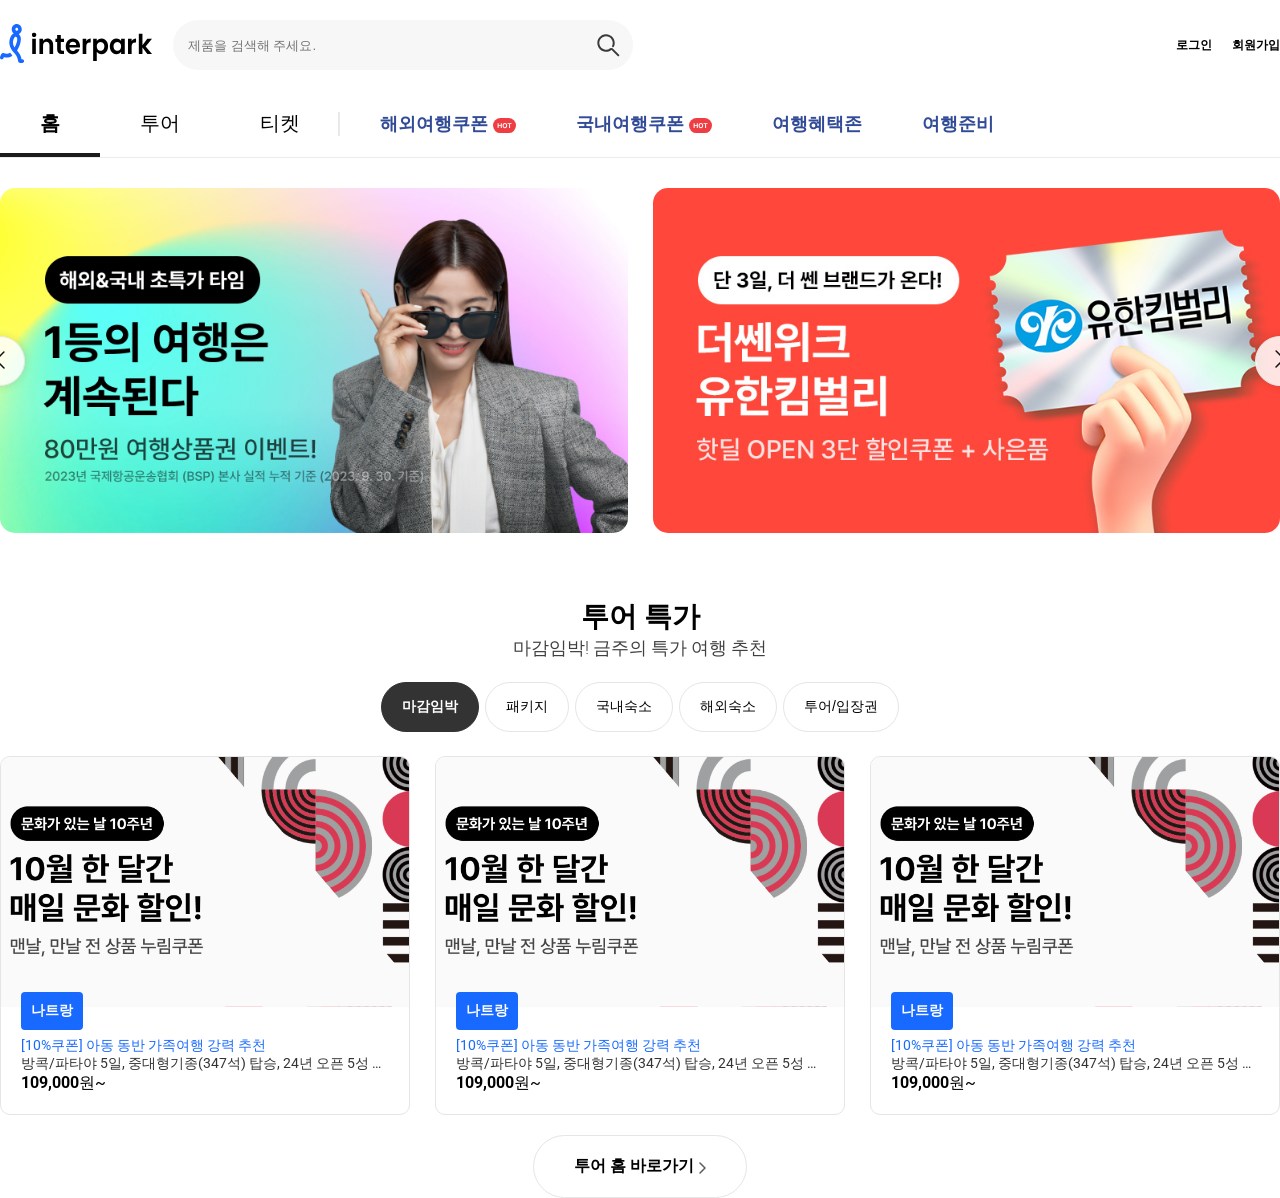
==== public/index.html @ 1476110a "투어작업완료" ====
<!DOCTYPE html>
<html lang="ko">
  <head>
    <meta charset="UTF-8" />
    <meta name="viewport" content="width=device-width, initial-scale=1.0" />
    <title>나의 til</title>
    <link rel="stylesheet" href="css/common.css" />
    <link rel="stylesheet" href="css/header.css" />
    <link rel="stylesheet" href="css/banner.css" />
    <link rel="stylesheet" href="css/tour.css" />
  </head>

  <body>
    <!-- 전체 레이아웃  -->
    <div class="wrap">
      <!-- 상단 -->
      <header class="header">
        <div class="layout">
          <!-- 상단의 위 -->
          <div class="header_top">
            <div class="header_top_left">
              <!-- 로고 -->
              <div class="logo">
                <a href="http://www.interpark.com" target="_blank">
                  <img src="images/logo.svg" alt="로고" title="인터파크" />
                </a>
              </div>
              <!-- 제품검색 -->
              <div class="search">
                <!-- 제품 검색 API 연동 -->
                <form class="search_form">
                  <input
                    class="search_form_word"
                    type="text"
                    placeholder="제품을 검색해 주세요."
                  />
                  <input
                    class="search_form_button"
                    type="submit"
                    value="검색"
                  />
                </form>
              </div>
            </div>
            <div class="header_top_right">
              <ul class="member">
                <li><a href="#">로그인</a></li>
                <li><a href="#">회원가입</a></li>
              </ul>
            </div>
          </div>
          <!-- 상단의 아래 -->
          <div class="header_bottom">
            <div class="header_bottom_nav">
              <ul class="nav">
                <li><a href="#" class="focus">홈</a></li>
                <li><a href="#">투어</a></li>
                <li><a href="#">티켓</a></li>
              </ul>
            </div>
            <div class="header_bottom_eventmenu">
              <ul class="cupon">
                <li>
                  <a href="#">
                    해외여행쿠폰
                    <img
                      src="images/badge_hot.svg"
                      alt="해외여행쿠폰"
                      title="해외여행쿠폰"
                    />
                  </a>
                </li>
                <li>
                  <a href="#">
                    국내여행쿠폰
                    <img
                      src="images/badge_hot.svg"
                      alt="국내여행쿠폰"
                      title="국내여행쿠폰"
                    />
                  </a>
                </li>
                <li><a href="#">여행혜택존</a></li>
                <li><a href="#">여행준비</a></li>
              </ul>
            </div>
          </div>
        </div>
      </header>
      <!-- 메인 -->
      <main>
        <div class="layout">
          <!-- Banner -->
          <div class="banner">
            <div class="banner_slide">
              <div class="banner_list">
                <a href="#">
                  <img src="images/v1.png" alt="banner" title="배너" />
                </a>
              </div>
              <div class="banner_list">
                <a href="#">
                  <img src="images/v2.jpg" alt="banner2" title="배너2" />
                </a>
              </div>
            </div>

            <button class="slide_bt banner_left">
              <img src="images/slider_arrow.svg" alt="left" title="left" />
            </button>

            <button class="slide_bt banner_right">
              <img src="images/slider_arrow.svg" alt="right" title="right" />
            </button>
          </div>
          <!-- Tour -->
          <div class="tour">
            <div class="section_top">
              <h2 class="section_title">투어 특가</h2>
              <span class="section_desc">마감임박! 금주의 특가 여행 추천</span>
            </div>
            <div class="section_list">
              <!--Start 목록영역 -->
              <div class="section_category">
                <ul class="section_category_bts">
                  <li><button class="cate_focus">마감임박</button></li>
                  <li><button>패키지</button></li>
                  <li><button>국내숙소</button></li>
                  <li><button>해외숙소</button></li>
                  <li><button>투어/입장권</button></li>
                </ul>
              </div>
              <div class="section_slide">
                <!--Start 추후 JSON 데이터 연동으로 변경 예정 -->
                <div class="item">
                  <a href="#">
                    <div class="item_image">
                      <img src="images/v3.jpg" alt="나트랑" title="나트랑" />
                    </div>

                    <span class="item_name">나트랑</span>

                    <div class="item_text">
                      <span class="item_cupon">
                        [10%쿠폰] 아동 동반 가족여행 강력 추천
                      </span>
                      <p class="item_desc">
                        방콕/파타야 5일, 중대형기종(347석) 탑승, 24년 오픈 5성
                        윈덤 좀티엔 파타야,마사지 2시간,핵심일정 포함
                      </p>
                      <span class="item_price"><b>109,000</b>원~</span>
                    </div>
                  </a>
                </div>
                <div class="item">
                  <a href="#">
                    <div class="item_image">
                      <img src="images/v3.jpg" alt="나트랑" title="나트랑" />
                    </div>

                    <span class="item_name">나트랑</span>

                    <div class="item_text">
                      <span class="item_cupon">
                        [10%쿠폰] 아동 동반 가족여행 강력 추천
                      </span>
                      <p class="item_desc">
                        방콕/파타야 5일, 중대형기종(347석) 탑승, 24년 오픈 5성
                        윈덤 좀티엔 파타야,마사지 2시간,핵심일정 포함
                      </p>
                      <span class="item_price"><b>109,000</b>원~</span>
                    </div>
                  </a>
                </div>
                <div class="item">
                  <a href="#">
                    <div class="item_image">
                      <img src="images/v3.jpg" alt="나트랑" title="나트랑" />
                    </div>

                    <span class="item_name">나트랑</span>

                    <div class="item_text">
                      <span class="item_cupon">
                        [10%쿠폰] 아동 동반 가족여행 강력 추천
                      </span>
                      <p class="item_desc">
                        방콕/파타야 5일, 중대형기종(347석) 탑승, 24년 오픈 5성
                        윈덤 좀티엔 파타야,마사지 2시간,핵심일정 포함
                      </p>
                      <span class="item_price"><b>109,000</b>원~</span>
                    </div>
                  </a>
                </div>

                <!--End 추후 JSON 데이터 연동으로 변경 예정 -->
              </div>
              <!--End 목록영역 -->
            </div>
            <div class="section_bts">
              <a href="#">
                투어 홈 바로가기
                <img
                  src="images/icon_linkArrow.svg"
                  alt="투어 홈 바로가기"
                  title="투어 홈 바로가기"
                />
              </a>
            </div>
          </div>
          <!-- Trip -->
          <div></div>
          <!-- Ticket -->
          <div></div>
          <!-- Live -->
          <div></div>
        </div>
      </main>
      <!-- 하단 -->
      <footer>
        <div></div>
      </footer>
    </div>
  </body>
</html>
---- public/css/common.css ----
@charset "utf-8";
@import url("https://fonts.googleapis.com/css2?family=Noto+Sans:ital,wght@0,100..900;1,100..900&family=Roboto:ital,wght@0,100..900;1,100..900&display=swap");
* {
  margin: 0;
  padding: 0;
  box-sizing: border-box;
  outline-style: none;
}

/* 태그 선택 : 추천하는 각 태그별 기본값 */
a {
  text-decoration: none;
  /* 디자인 보고 수정 */
  color: #000000;
}
ul {
  list-style: none;
}
html {
  width: 100%;
  /* 디자인 보고 수정 */
  font-size: 12px;
}

body {
  width: 100%;
  font-size: 1rem;
  /* 디자인 보고 수정 */
  color: #000000;
  /* 글꼴이 필요로 함. */
  font-family: "Segoe UI", Roboto, Arial, "Noto Sans", sans-serif;
  letter-spacing: 0px;
  word-spacing: 0px;
}
.wrap {
  width: 100%;
}
.layout {
  max-width: 1280px;
  width: 100%;
  margin: 0 auto;
  /* margin-top: 0;
  margin-bottom: 0;
  margin-left: auto;
  margin-right: auto; */
}
---- public/css/header.css ----
.header {
  width: 100%;
  background-color: #ffffff;
  border-bottom: 1px solid #ebebeb;
}

.header_top {
  width: 100%;
  display: flex;
  justify-content: space-between;
  align-items: center;

  /* margin-top: 20px; 
  margin-bottom: 20px; */
  margin: 20px 0;
}

.header_top_left {
  display: flex;
  align-items: center;
  gap: 20px;
}

.logo > a > img {
  width: 153px;
  height: auto;
}

.search {
}
.search_form {
  display: flex;
  align-items: center;
  width: 460px;
}

.search_form_word {
  width: calc(100% - 50px);
  height: 50px;
  background-color: #f7f7f8;
  border: none;
  border-radius: 25px 0px 0px 25px;
  padding-left: 15px;
}
.search_form_button {
  width: 50px;
  height: 50px;
  background-color: #f7f7f8;
  border: none;
  border-radius: 0px 25px 25px 0px;
  font-size: 0;
  cursor: pointer;

  /* background-color: red;
  background-image: url("../images/btn_search.svg");
  background-repeat: no-repeat;
  background-position: center;
  background-size: 18px; */

  background: #f7f7f8 url("../images/btn_search.svg") no-repeat center;
  background-size: 50%;
}

.header_top_right {
}
.member {
  display: flex;
  gap: 20px;
}
.member > li > a {
  font-size: 12px;
  font-weight: 700;
  color: #000000;
  line-height: 16px;
}

.header_bottom {
  width: 100%;
  display: flex;
  align-items: center;
}

.header_bottom_nav {
}
.nav {
  position: relative;
  display: flex;
  gap: 0px;
}

.nav::after {
  content: "";
  display: block;
  position: absolute;
  right: 0;
  /* top: calc(100% - 50% - 24px / 2); */
  top: calc(100% - 50%);
  transform: translateY(-50%);

  width: 2px;
  height: 24px;
  background-color: #e9e9e9;
}

.nav li a {
  position: relative;
  display: block;
  font-size: 20px;
  font-weight: 400;
  padding: 20px 40px;
}

.nav li a:hover {
  font-weight: 700;
}

.nav li a.focus {
  font-weight: 700 !important;
}

.nav li a.focus::after {
  content: "";

  position: absolute;
  left: 0;
  bottom: 0;

  display: block;
  width: 100%;
  height: 4px;
  background-color: #1c1c1c;
}

.header_bottom_eventmenu {
}
.cupon {
  display: flex;
  align-items: center;
  gap: 20px;
  margin-left: 20px;
}
.cupon > li > a {
  display: flex;
  align-items: center;
  gap: 5px;

  font-size: 18px;
  font-weight: 600;
  color: #324b97;
  padding: 0 20px;
}

.cupon > li > a > img {
  transform: translateY(10%);
}
---- public/css/banner.css ----
.banner {
  margin-top: 30px;
  position: relative;
}
.banner_slide {
  display: flex;
  gap: 25px;
}

.banner_list {
  border-radius: 15px;
  overflow: hidden;
}
/* 이미지가 영역에 가득 채워지고 비율이 유지되도록 처리 */
.banner_list img {
  width: 100%;
  height: 100%;
  /* 비율을 유지하면서 영역에 이미지 가득 채우기 */
  object-fit: cover;
  display: block;
}
.slide_bt {
  position: absolute;
  top: 50%;
  width: 50px;
  height: 50px;
  border-radius: 50px;
  cursor: pointer;
  border: 1px solid #e6e6e6;
  background-color: rgba(255, 255, 255, 0.85);
  box-shadow: 0 0 0.8rem rgba(0, 0, 0, 0.13);
}
.banner_left {
  left: 0;
  transform: translateX(-50%) translateY(-50%) rotateY(180deg);
}
.banner_right {
  right: 0;
  transform: translateX(50%) translateY(-50%);
}
---- public/css/tour.css ----
.tour {
  margin-top: 65px;
}

.section_top {
  padding-bottom: 22px;
}
.section_title {
  text-align: center;
  font-size: 28px;
  font-weight: 700;
}
.section_desc {
  display: block;
  text-align: center;
  font-size: 18px;
  font-weight: 300;
  color: rgba(0, 0, 0, 0.75);
}
.section_list {
}
.section_category {
  display: flex;
  justify-content: center;
  padding-bottom: 24px;
}
.section_category_bts {
  display: flex;
  gap: 6px;
}
.section_category_bts > li {
}
.section_category_bts > li > button {
  border: 1px solid #e5e5e5;
  background-color: #ffffff;
  padding: 15px 20px;
  border-radius: 52px;
  cursor: pointer;

  font-size: 14px;
  font-weight: 400;
}
.section_category_bts > li > button.cate_focus {
  border: 1px solid #333333;
  color: #fff;
  background-color: #333333;
  font-weight: 700;
}

.section_slide {
  display: flex;
  gap: 25px;
  margin-bottom: 20px;
}
.item {
  position: relative;
  overflow: hidden;
  border: 1px solid #e5e5e5;
  border-radius: 10px;
}

.item > a {
}
.item_image {
  width: 100%;
  height: 250px;
  overflow: hidden;
  margin-bottom: 25px;
}

.item_image > img {
  width: 100%;
  /* 비율을 유지하면서 영역에 이미지 가득 채우기 */
  height: 100%;
  object-fit: cover;
  display: block;
}
.item_name {
  position: absolute;
  left: 20px;
  top: 235px;

  background-color: #1769ff;
  color: #fff;
  font-size: 14px;
  font-weight: 600;

  border-radius: 4px;
  padding: 10px;
}

.item_text {
  padding: 20px;
  padding-top: 5px;
}

.item_cupon {
  display: block;
  font-size: 14px;
  font-weight: 400;
  color: #1769ff;
  /* 줄내림 방지 */
  white-space: nowrap;
  /* 말줄임 처리 */
  overflow: hidden;
  text-overflow: ellipsis;
}
.item_desc {
  display: block;
  font-size: 14px;
  font-weight: 400;
  color: #333;
  /* 줄내림 방지 */
  white-space: nowrap;
  /* 말줄임 처리 */
  overflow: hidden;
  text-overflow: ellipsis;
}
.item_price {
  font-size: 16px;
  font-weight: 400;
}
.item_price > b {
  font-size: 16px;
  font-weight: 700;
}
.section_bts {
  display: flex;
  justify-content: center;
}
.section_bts > a {
  border: 1px solid #e5e5e5;
  padding: 20px 40px;
  border-radius: 40px;

  background-color: #fff;
  font-size: 16px;
  font-weight: 700;
  display: flex;
  align-items: center;
  gap: 5px;
}
.section_bts > a > img {
  transform: translateY(1px);
}
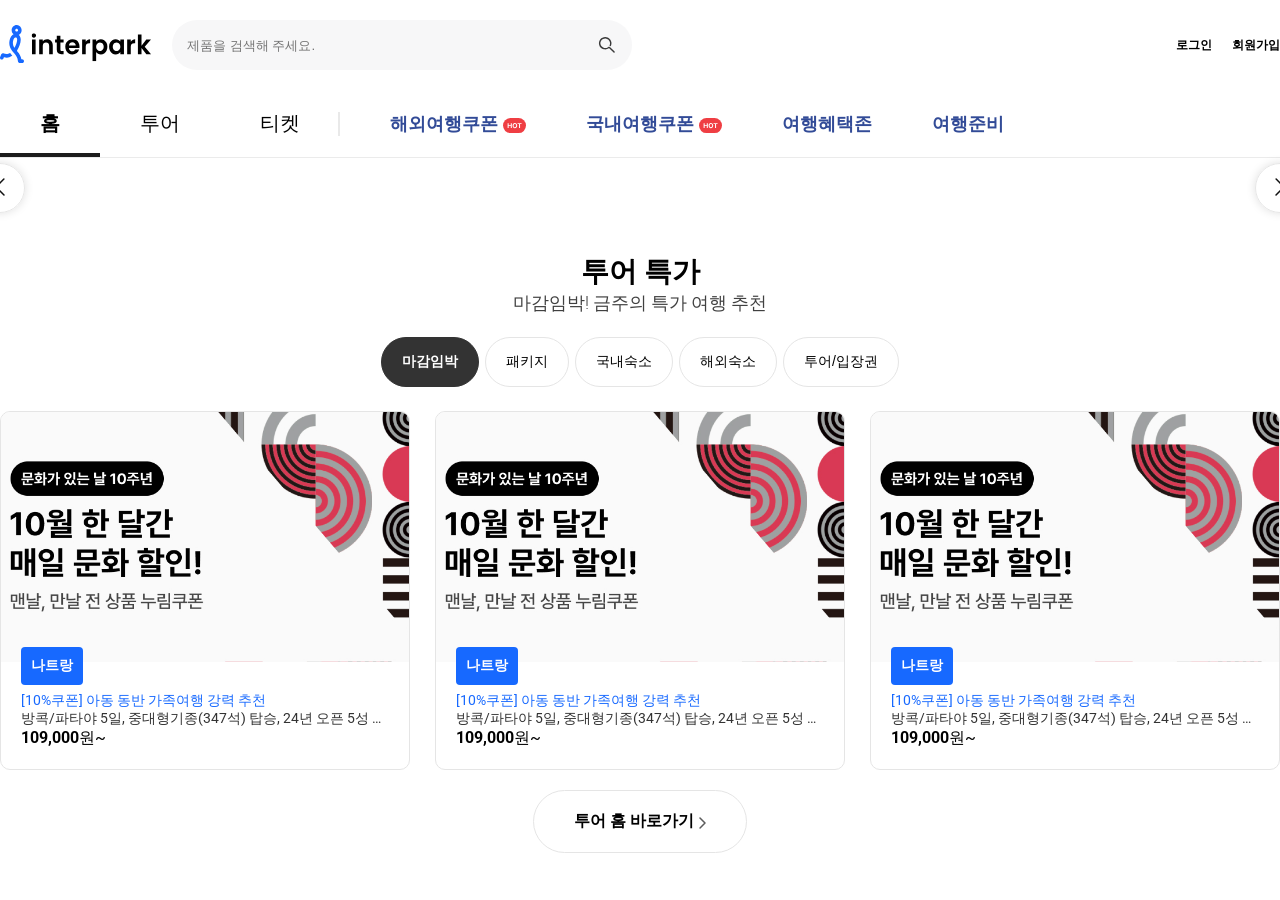
==== commit 7e2de2ca: "20250520" ====
--- a/public/index.html
+++ b/public/index.html
@@ -4,10 +4,22 @@
     <meta charset="UTF-8" />
     <meta name="viewport" content="width=device-width, initial-scale=1.0" />
     <title>나의 til</title>
+    <!-- 외부라이브러리 -->
+    <link
+      rel="stylesheet"
+      href="https://cdn.jsdelivr.net/npm/swiper@11/swiper-bundle.min.css"
+    />
+    <script src="https://cdn.jsdelivr.net/npm/swiper@11/swiper-bundle.min.js"></script>
+
     <link rel="stylesheet" href="css/common.css" />
     <link rel="stylesheet" href="css/header.css" />
     <link rel="stylesheet" href="css/banner.css" />
     <link rel="stylesheet" href="css/tour.css" />
+
+    <!-- js 초기 코드  -->
+    <script src="js/index.js"></script>
+    <script src="js/header.js"></script>
+    <script src="js/banner.js"></script>
   </head>
 
   <body>
@@ -92,17 +104,12 @@
         <div class="layout">
           <!-- Banner -->
           <div class="banner">
-            <div class="banner_slide">
-              <div class="banner_list">
-                <a href="#">
-                  <img src="images/v1.png" alt="banner" title="배너" />
-                </a>
-              </div>
-              <div class="banner_list">
-                <a href="#">
-                  <img src="images/v2.jpg" alt="banner2" title="배너2" />
-                </a>
-              </div>
+            <!-- 절대로 swiper 단어 고치지 않는다 -->
+            <div class="swiper sw_banner">
+              <div class="swiper-wrapper">
+                <!-- API 연동 -->
+              </div>
+              <div class="swiper-pagination"></div>
             </div>
 
             <button class="slide_bt banner_left">
--- a/public/css/header.css
+++ b/public/css/header.css
@@ -1,18 +1,31 @@
 .header {
+  position: relative;
   width: 100%;
   background-color: #ffffff;
   border-bottom: 1px solid #ebebeb;
 }
+.header_down {
+  position: fixed;
+  left: 0;
+  top: 0;
+  width: 100%;
+  z-index: 100;
+}
 
 .header_top {
+  /* 좌표 기준을 세워주자 */
+  position: relative;
   width: 100%;
   display: flex;
   justify-content: space-between;
   align-items: center;
 
-  /* margin-top: 20px; 
-  margin-bottom: 20px; */
+  /* margin-top: 30px; */
+  /* margin-bottom: 30px; */
   margin: 20px 0;
+}
+.header_top_down {
+  margin: 0px;
 }
 
 .header_top_left {
@@ -22,12 +35,18 @@
 }
 
 .logo > a > img {
-  width: 153px;
+  width: 152px;
   height: auto;
 }
 
 .search {
 }
+.search_down {
+  position: absolute;
+  left: 350px;
+  top: 10px;
+}
+
 .search_form {
   display: flex;
   align-items: center;
@@ -58,15 +77,22 @@
   background-size: 18px; */
 
   background: #f7f7f8 url("../images/btn_search.svg") no-repeat center;
-  background-size: 50%;
+  background-size: 18px;
 }
 
 .header_top_right {
+  position: relative;
 }
 .member {
   display: flex;
   gap: 20px;
 }
+.member_down {
+  position: absolute;
+  right: 0;
+  top: 30px;
+}
+
 .member > li > a {
   font-size: 12px;
   font-weight: 700;
@@ -79,7 +105,6 @@
   display: flex;
   align-items: center;
 }
-
 .header_bottom_nav {
 }
 .nav {
@@ -87,14 +112,13 @@
   display: flex;
   gap: 0px;
 }
-
 .nav::after {
   content: "";
   display: block;
   position: absolute;
   right: 0;
   /* top: calc(100% - 50% - 24px / 2); */
-  top: calc(100% - 50%);
+  top: 50%;
   transform: translateY(-50%);
 
   width: 2px;
@@ -104,14 +128,11 @@
 
 .nav li a {
   position: relative;
+
   display: block;
   font-size: 20px;
   font-weight: 400;
   padding: 20px 40px;
-}
-
-.nav li a:hover {
-  font-weight: 700;
 }
 
 .nav li a.focus {
@@ -137,7 +158,7 @@
   display: flex;
   align-items: center;
   gap: 20px;
-  margin-left: 20px;
+  margin-left: 30px;
 }
 .cupon > li > a {
   display: flex;
@@ -149,7 +170,6 @@
   color: #324b97;
   padding: 0 20px;
 }
-
 .cupon > li > a > img {
   transform: translateY(10%);
 }
--- a/public/css/banner.css
+++ b/public/css/banner.css
@@ -6,7 +6,9 @@
   display: flex;
   gap: 25px;
 }
-
+.sw_banner {
+  border-radius: 15px;
+}
 .banner_list {
   border-radius: 15px;
   overflow: hidden;
@@ -29,6 +31,7 @@
   border: 1px solid #e6e6e6;
   background-color: rgba(255, 255, 255, 0.85);
   box-shadow: 0 0 0.8rem rgba(0, 0, 0, 0.13);
+  z-index: 100;
 }
 .banner_left {
   left: 0;
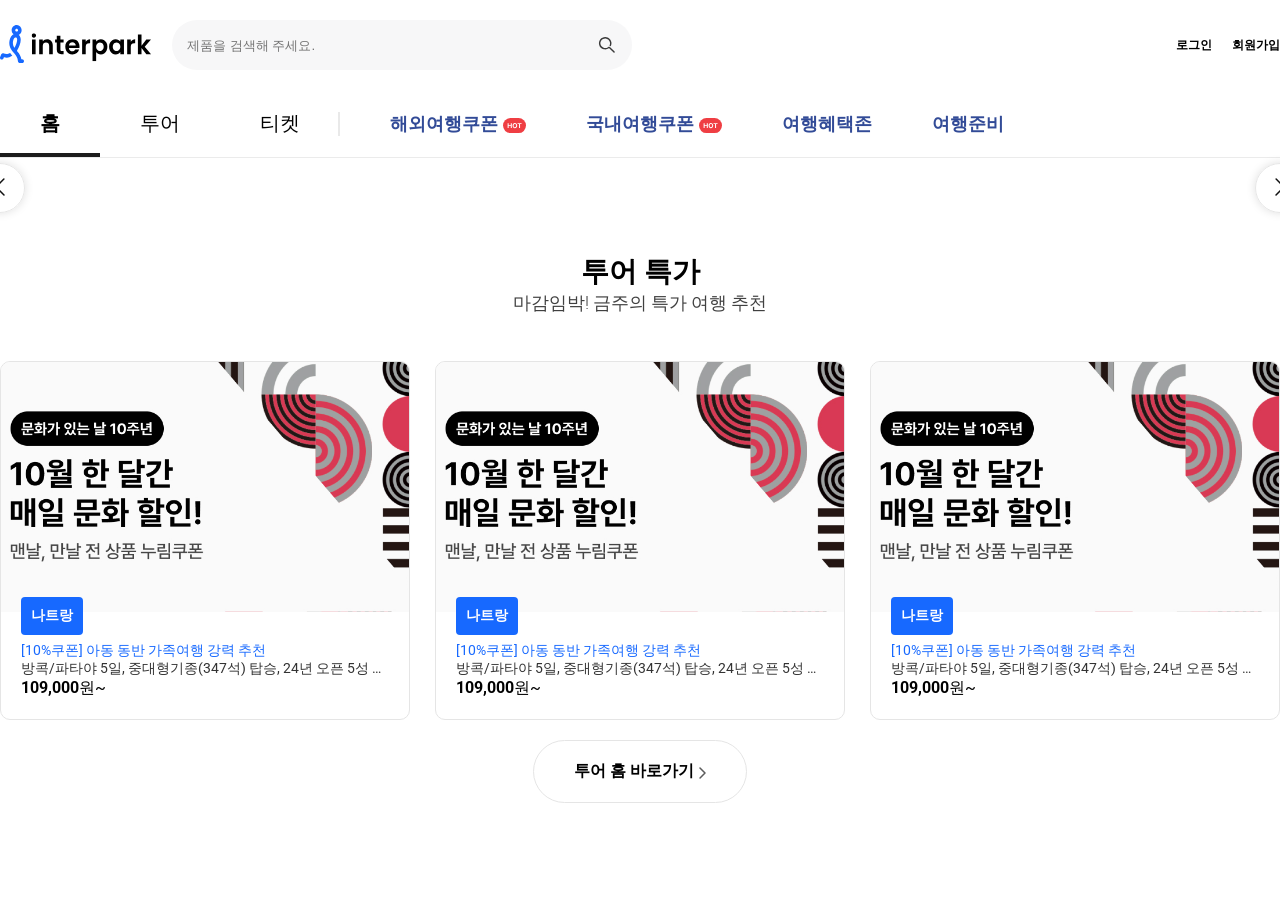
==== commit 2ad78bd4: "20250521" ====
--- a/public/index.html
+++ b/public/index.html
@@ -20,6 +20,7 @@
     <script src="js/index.js"></script>
     <script src="js/header.js"></script>
     <script src="js/banner.js"></script>
+    <script src="js/tour.js"></script>
   </head>
 
   <body>
@@ -130,11 +131,7 @@
               <!--Start 목록영역 -->
               <div class="section_category">
                 <ul class="section_category_bts">
-                  <li><button class="cate_focus">마감임박</button></li>
-                  <li><button>패키지</button></li>
-                  <li><button>국내숙소</button></li>
-                  <li><button>해외숙소</button></li>
-                  <li><button>투어/입장권</button></li>
+                  <!-- API 연동 -->
                 </ul>
               </div>
               <div class="section_slide">
--- a/public/css/tour.css
+++ b/public/css/tour.css
@@ -36,9 +36,10 @@
   padding: 15px 20px;
   border-radius: 52px;
   cursor: pointer;
-
   font-size: 14px;
   font-weight: 400;
+
+  transition: all 0.4s;
 }
 .section_category_bts > li > button.cate_focus {
   border: 1px solid #333333;
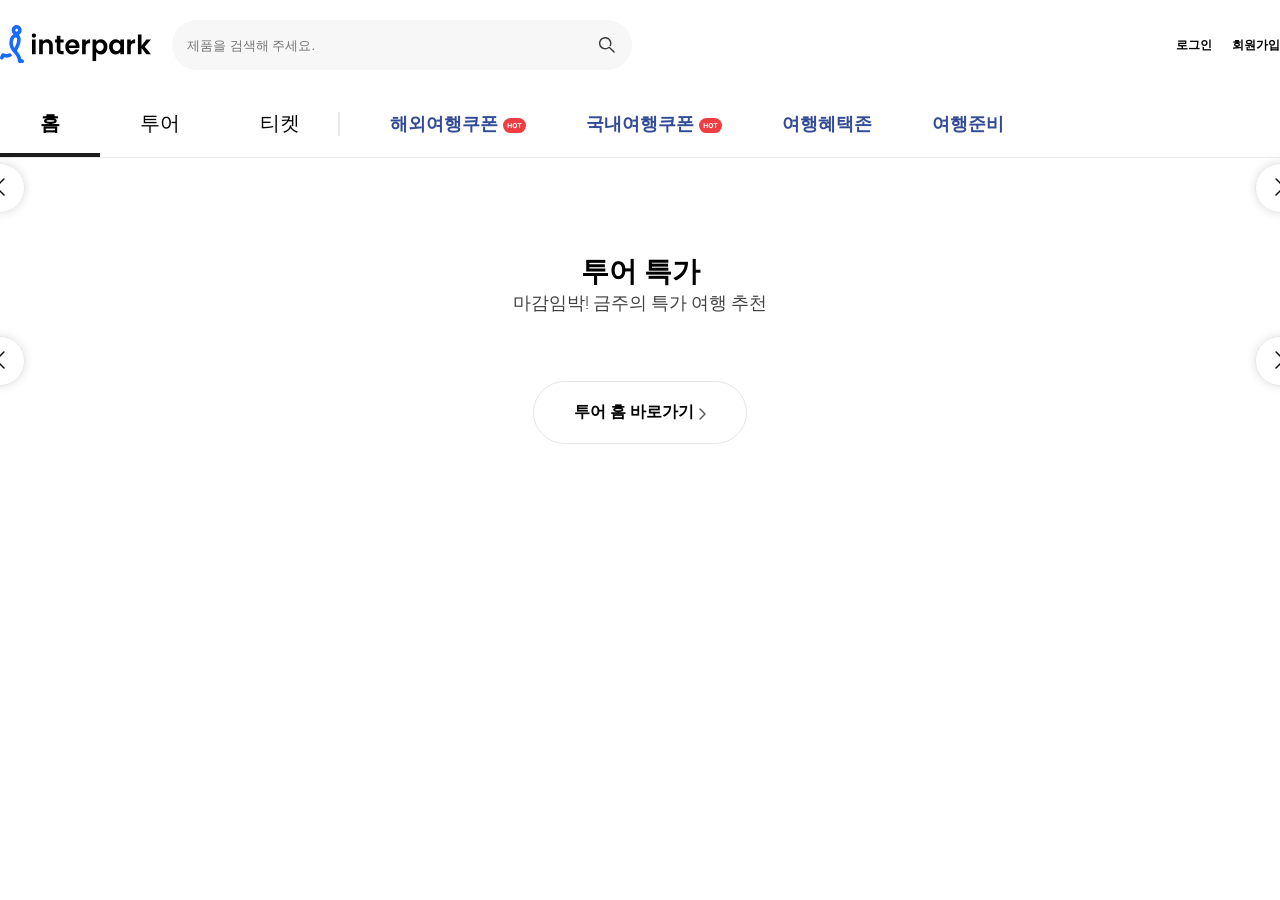
==== commit e34c4c4f: "js 기초" ====
--- a/public/index.html
+++ b/public/index.html
@@ -134,71 +134,28 @@
                   <!-- API 연동 -->
                 </ul>
               </div>
+
               <div class="section_slide">
-                <!--Start 추후 JSON 데이터 연동으로 변경 예정 -->
-                <div class="item">
-                  <a href="#">
-                    <div class="item_image">
-                      <img src="images/v3.jpg" alt="나트랑" title="나트랑" />
-                    </div>
-
-                    <span class="item_name">나트랑</span>
-
-                    <div class="item_text">
-                      <span class="item_cupon">
-                        [10%쿠폰] 아동 동반 가족여행 강력 추천
-                      </span>
-                      <p class="item_desc">
-                        방콕/파타야 5일, 중대형기종(347석) 탑승, 24년 오픈 5성
-                        윈덤 좀티엔 파타야,마사지 2시간,핵심일정 포함
-                      </p>
-                      <span class="item_price"><b>109,000</b>원~</span>
-                    </div>
-                  </a>
-                </div>
-                <div class="item">
-                  <a href="#">
-                    <div class="item_image">
-                      <img src="images/v3.jpg" alt="나트랑" title="나트랑" />
-                    </div>
-
-                    <span class="item_name">나트랑</span>
-
-                    <div class="item_text">
-                      <span class="item_cupon">
-                        [10%쿠폰] 아동 동반 가족여행 강력 추천
-                      </span>
-                      <p class="item_desc">
-                        방콕/파타야 5일, 중대형기종(347석) 탑승, 24년 오픈 5성
-                        윈덤 좀티엔 파타야,마사지 2시간,핵심일정 포함
-                      </p>
-                      <span class="item_price"><b>109,000</b>원~</span>
-                    </div>
-                  </a>
-                </div>
-                <div class="item">
-                  <a href="#">
-                    <div class="item_image">
-                      <img src="images/v3.jpg" alt="나트랑" title="나트랑" />
-                    </div>
-
-                    <span class="item_name">나트랑</span>
-
-                    <div class="item_text">
-                      <span class="item_cupon">
-                        [10%쿠폰] 아동 동반 가족여행 강력 추천
-                      </span>
-                      <p class="item_desc">
-                        방콕/파타야 5일, 중대형기종(347석) 탑승, 24년 오픈 5성
-                        윈덤 좀티엔 파타야,마사지 2시간,핵심일정 포함
-                      </p>
-                      <span class="item_price"><b>109,000</b>원~</span>
-                    </div>
-                  </a>
+                <!-- Swipe 투어 영역 -->
+                <div class="swiper sw_tour">
+                  <div class="swiper-wrapper">
+                    <!-- API 연동 -->
+                  </div>
                 </div>
 
-                <!--End 추후 JSON 데이터 연동으로 변경 예정 -->
+                <button class="slide_bt tour_prev banner_left">
+                  <img src="images/slider_arrow.svg" alt="left" title="left" />
+                </button>
+
+                <button class="slide_bt tour_next banner_right">
+                  <img
+                    src="images/slider_arrow.svg"
+                    alt="right"
+                    title="right"
+                  />
+                </button>
               </div>
+
               <!--End 목록영역 -->
             </div>
             <div class="section_bts">
--- a/public/css/tour.css
+++ b/public/css/tour.css
@@ -1,4 +1,5 @@
 .tour {
+  position: relative;
   margin-top: 65px;
 }
 
@@ -18,6 +19,7 @@
   color: rgba(0, 0, 0, 0.75);
 }
 .section_list {
+  position: relative;
 }
 .section_category {
   display: flex;
@@ -49,6 +51,7 @@
 }
 
 .section_slide {
+  position: relative;
   display: flex;
   gap: 25px;
   margin-bottom: 20px;
@@ -144,3 +147,8 @@
 .section_bts > a > img {
   transform: translateY(1px);
 }
+
+/* swiper 버튼 비활성시 표현 */
+.swiper-button-disabled {
+  display: none !important;
+}
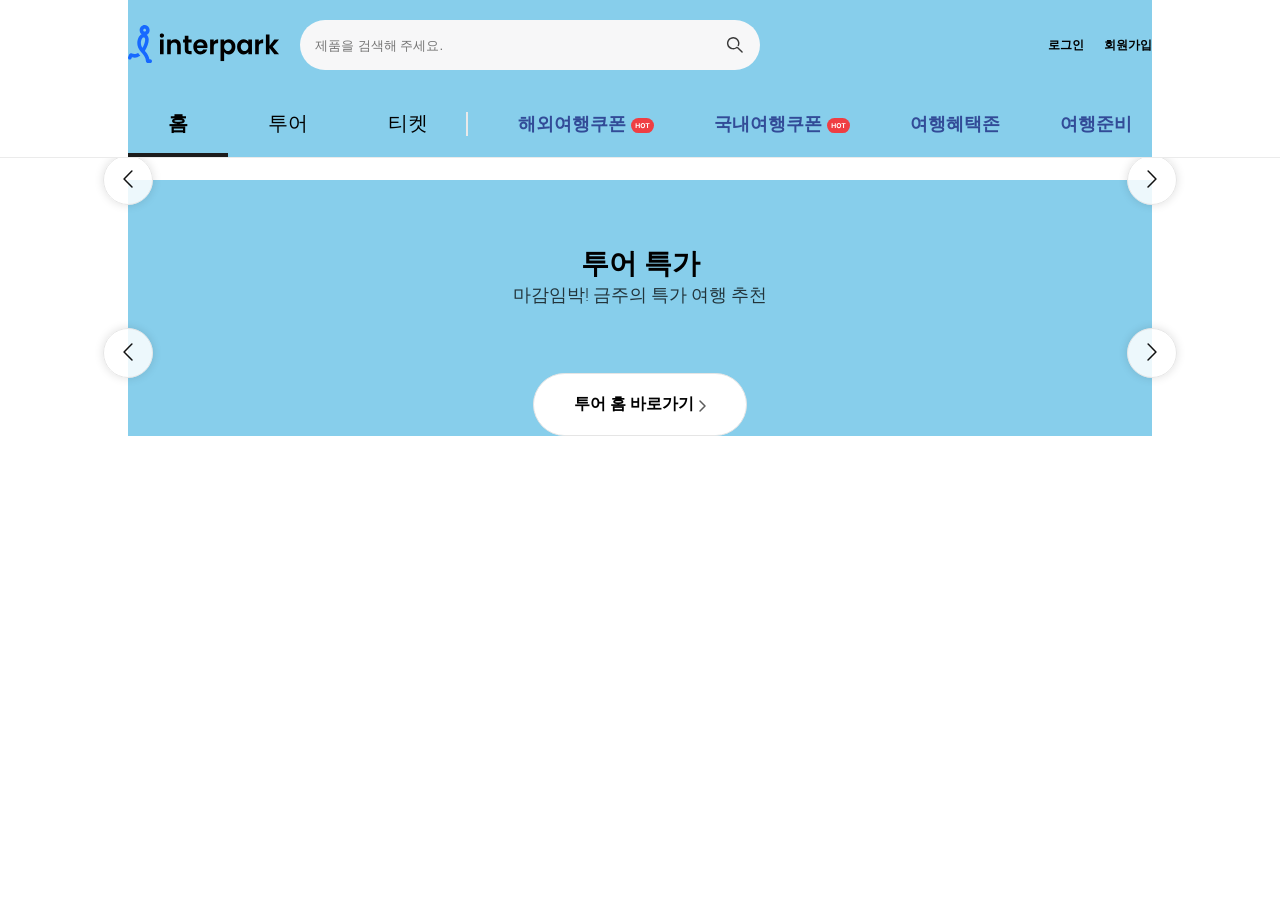
==== commit 029f7aa6: "20250523 수업" ====
--- a/public/index.html
+++ b/public/index.html
@@ -100,8 +100,10 @@
           </div>
         </div>
       </header>
+      <!-- 모바일 상단 -->
+      <div class="m_header">모바일 헤더</div>
       <!-- 메인 -->
-      <main>
+      <main class="main">
         <div class="layout">
           <!-- Banner -->
           <div class="banner">
@@ -113,11 +115,11 @@
               <div class="swiper-pagination"></div>
             </div>
 
-            <button class="slide_bt banner_left">
+            <button class="slide_bt banner_prev slide_bt_left">
               <img src="images/slider_arrow.svg" alt="left" title="left" />
             </button>
 
-            <button class="slide_bt banner_right">
+            <button class="slide_bt banner_next slide_bt_right">
               <img src="images/slider_arrow.svg" alt="right" title="right" />
             </button>
           </div>
@@ -143,11 +145,11 @@
                   </div>
                 </div>
 
-                <button class="slide_bt tour_prev banner_left">
+                <button class="slide_bt tour_prev slide_bt_left">
                   <img src="images/slider_arrow.svg" alt="left" title="left" />
                 </button>
 
-                <button class="slide_bt tour_next banner_right">
+                <button class="slide_bt tour_next slide_bt_right">
                   <img
                     src="images/slider_arrow.svg"
                     alt="right"
--- a/public/css/common.css
+++ b/public/css/common.css
@@ -1,9 +1,10 @@
 @charset "utf-8";
 @import url("https://fonts.googleapis.com/css2?family=Noto+Sans:ital,wght@0,100..900;1,100..900&family=Roboto:ital,wght@0,100..900;1,100..900&display=swap");
+
 * {
+  box-sizing: border-box;
   margin: 0;
   padding: 0;
-  box-sizing: border-box;
   outline-style: none;
 }
 
@@ -24,23 +25,76 @@
 
 body {
   width: 100%;
+  /* 글꼴이 필요로 함. */
+  font-family: "Segoe UI", Roboto, Arial, "Noto Sans", sans-serif;
   font-size: 1rem;
+  letter-spacing: 0px;
   /* 디자인 보고 수정 */
   color: #000000;
-  /* 글꼴이 필요로 함. */
-  font-family: "Segoe UI", Roboto, Arial, "Noto Sans", sans-serif;
-  letter-spacing: 0px;
   word-spacing: 0px;
 }
 .wrap {
   width: 100%;
 }
 .layout {
+  width: 100%;
   max-width: 1280px;
-  width: 100%;
+
   margin: 0 auto;
   /* margin-top: 0;
   margin-bottom: 0;
   margin-left: auto;
   margin-right: auto; */
 }
+/* 반응형 작업 */
+@media all and (max-width: 1280px) {
+  .layout {
+    max-width: 1024px;
+    background-color: skyblue;
+  }
+}
+@media all and (max-width: 1024px) {
+  .layout {
+    max-width: 760px;
+    background-color: hotpink;
+  }
+}
+@media all and (max-width: 760px) {
+  .layout {
+    max-width: 100%;
+    background-color: yellowgreen;
+  }
+}
+
+/* header 가 fixed 가 되면 강제로 padding 넣기 */
+.main_fixed {
+  padding-top: 150px;
+}
+/* slide 관련 공통 */
+.slide_bt {
+  position: absolute;
+  top: 50%;
+  z-index: 100;
+  width: 50px;
+  height: 50px;
+  background-color: rgba(255, 255, 255, 0.85);
+
+  border: 1px solid #e6e6e6;
+  border-radius: 50px;
+  box-shadow: 0 0 0.8rem rgba(0, 0, 0, 0.13);
+
+  cursor: pointer;
+}
+.slide_bt_left {
+  left: 0;
+  transform: translateX(-50%) translateY(-50%) rotateY(180deg);
+}
+.slide_bt_right {
+  right: 0;
+  transform: translateX(50%) translateY(-50%);
+}
+
+/* swiper 버튼 비활성시 표현 */
+.swiper-button-disabled {
+  display: none !important;
+}
--- a/public/css/header.css
+++ b/public/css/header.css
@@ -1,31 +1,39 @@
+main {
+  padding-top: 150px;
+}
+
 .header {
-  position: relative;
+  position: fixed;
+  top: 0;
+  left: 0;
+
+  z-index: 999;
   width: 100%;
   background-color: #ffffff;
   border-bottom: 1px solid #ebebeb;
 }
 .header_down {
   position: fixed;
-  left: 0;
   top: 0;
-  width: 100%;
-  z-index: 100;
+  left: 0;
+  z-index: 999;
+  width: 100%;
 }
 
 .header_top {
   /* 좌표 기준을 세워주자 */
   position: relative;
-  width: 100%;
   display: flex;
   justify-content: space-between;
   align-items: center;
-
-  /* margin-top: 30px; */
-  /* margin-bottom: 30px; */
-  margin: 20px 0;
+  width: 100%;
+
+  /* padding-top: 30px; */
+  /* padding-bottom: 30px; */
+  padding: 20px 0;
 }
 .header_top_down {
-  margin: 0px;
+  padding: 0px;
 }
 
 .header_top_left {
@@ -43,8 +51,8 @@
 }
 .search_down {
   position: absolute;
+  top: 10px;
   left: 350px;
-  top: 10px;
 }
 
 .search_form {
@@ -64,11 +72,7 @@
 .search_form_button {
   width: 50px;
   height: 50px;
-  background-color: #f7f7f8;
-  border: none;
-  border-radius: 0px 25px 25px 0px;
   font-size: 0;
-  cursor: pointer;
 
   /* background-color: red;
   background-image: url("../images/btn_search.svg");
@@ -77,7 +81,11 @@
   background-size: 18px; */
 
   background: #f7f7f8 url("../images/btn_search.svg") no-repeat center;
+  background-color: #f7f7f8;
   background-size: 18px;
+  border: none;
+  border-radius: 0px 25px 25px 0px;
+  cursor: pointer;
 }
 
 .header_top_right {
@@ -89,21 +97,21 @@
 }
 .member_down {
   position: absolute;
+  top: 30px;
   right: 0;
-  top: 30px;
 }
 
 .member > li > a {
   font-size: 12px;
   font-weight: 700;
+  line-height: 16px;
   color: #000000;
-  line-height: 16px;
 }
 
 .header_bottom {
-  width: 100%;
-  display: flex;
-  align-items: center;
+  display: flex;
+  align-items: center;
+  width: 100%;
 }
 .header_bottom_nav {
 }
@@ -113,26 +121,26 @@
   gap: 0px;
 }
 .nav::after {
-  content: "";
-  display: block;
-  position: absolute;
-  right: 0;
+  position: absolute;
   /* top: calc(100% - 50% - 24px / 2); */
   top: 50%;
-  transform: translateY(-50%);
+  right: 0;
+  display: block;
 
   width: 2px;
   height: 24px;
   background-color: #e9e9e9;
+  transform: translateY(-50%);
+  content: "";
 }
 
 .nav li a {
   position: relative;
 
   display: block;
+  padding: 20px 40px;
   font-size: 20px;
   font-weight: 400;
-  padding: 20px 40px;
 }
 
 .nav li a.focus {
@@ -140,16 +148,15 @@
 }
 
 .nav li a.focus::after {
-  content: "";
-
-  position: absolute;
-  left: 0;
+  position: absolute;
   bottom: 0;
+  left: 0;
 
   display: block;
   width: 100%;
   height: 4px;
   background-color: #1c1c1c;
+  content: "";
 }
 
 .header_bottom_eventmenu {
@@ -163,13 +170,39 @@
 .cupon > li > a {
   display: flex;
   align-items: center;
-  gap: 5px;
+  padding: 0 20px;
 
   font-size: 18px;
   font-weight: 600;
   color: #324b97;
-  padding: 0 20px;
+  gap: 5px;
 }
 .cupon > li > a > img {
   transform: translateY(10%);
 }
+
+/* 모바일 헤더 */
+.m_header {
+  position: fixed;
+  top: 0;
+  left: 0;
+  z-index: 999;
+  display: none;
+  width: 100%;
+  height: 54px;
+  background-position-x: #fff;
+  border-bottom: 1px solid #ebebeb;
+}
+
+/* 반응형 작업 */
+@media all and (max-width: 1024px) {
+  main {
+    padding-top: 54px;
+  }
+  .header {
+    display: none;
+  }
+  .m_header {
+    display: block;
+  }
+}
--- a/public/css/banner.css
+++ b/public/css/banner.css
@@ -1,6 +1,10 @@
 .banner {
+  position: relative;
   margin-top: 30px;
-  position: relative;
+}
+/* 스크롤시 헤더가 반영안되는 부분 반영해서 레이아웃 적용 */
+.banner_fix {
+  padding-top: 50px;
 }
 .banner_slide {
   display: flex;
@@ -10,34 +14,14 @@
   border-radius: 15px;
 }
 .banner_list {
+  overflow: hidden;
   border-radius: 15px;
-  overflow: hidden;
 }
 /* 이미지가 영역에 가득 채워지고 비율이 유지되도록 처리 */
 .banner_list img {
+  display: block;
   width: 100%;
   height: 100%;
   /* 비율을 유지하면서 영역에 이미지 가득 채우기 */
   object-fit: cover;
-  display: block;
 }
-.slide_bt {
-  position: absolute;
-  top: 50%;
-  width: 50px;
-  height: 50px;
-  border-radius: 50px;
-  cursor: pointer;
-  border: 1px solid #e6e6e6;
-  background-color: rgba(255, 255, 255, 0.85);
-  box-shadow: 0 0 0.8rem rgba(0, 0, 0, 0.13);
-  z-index: 100;
-}
-.banner_left {
-  left: 0;
-  transform: translateX(-50%) translateY(-50%) rotateY(180deg);
-}
-.banner_right {
-  right: 0;
-  transform: translateX(50%) translateY(-50%);
-}
--- a/public/css/tour.css
+++ b/public/css/tour.css
@@ -7,15 +7,15 @@
   padding-bottom: 22px;
 }
 .section_title {
-  text-align: center;
   font-size: 28px;
   font-weight: 700;
+  text-align: center;
 }
 .section_desc {
   display: block;
-  text-align: center;
   font-size: 18px;
   font-weight: 300;
+  text-align: center;
   color: rgba(0, 0, 0, 0.75);
 }
 .section_list {
@@ -33,21 +33,21 @@
 .section_category_bts > li {
 }
 .section_category_bts > li > button {
-  border: 1px solid #e5e5e5;
-  background-color: #ffffff;
   padding: 15px 20px;
-  border-radius: 52px;
-  cursor: pointer;
   font-size: 14px;
   font-weight: 400;
+  background-color: #ffffff;
+  border: 1px solid #e5e5e5;
+  border-radius: 52px;
 
   transition: all 0.4s;
+  cursor: pointer;
 }
 .section_category_bts > li > button.cate_focus {
-  border: 1px solid #333333;
+  font-weight: 700;
   color: #fff;
   background-color: #333333;
-  font-weight: 700;
+  border: 1px solid #333333;
 }
 
 .section_slide {
@@ -73,24 +73,24 @@
 }
 
 .item_image > img {
+  display: block;
   width: 100%;
   /* 비율을 유지하면서 영역에 이미지 가득 채우기 */
   height: 100%;
   object-fit: cover;
-  display: block;
 }
 .item_name {
   position: absolute;
+  top: 235px;
   left: 20px;
-  top: 235px;
+  padding: 10px;
+  font-size: 14px;
+  font-weight: 600;
+  color: #fff;
 
   background-color: #1769ff;
-  color: #fff;
-  font-size: 14px;
-  font-weight: 600;
 
   border-radius: 4px;
-  padding: 10px;
 }
 
 .item_text {
@@ -100,24 +100,24 @@
 
 .item_cupon {
   display: block;
+  /* 말줄임 처리 */
+  overflow: hidden;
   font-size: 14px;
   font-weight: 400;
   color: #1769ff;
   /* 줄내림 방지 */
   white-space: nowrap;
-  /* 말줄임 처리 */
-  overflow: hidden;
   text-overflow: ellipsis;
 }
 .item_desc {
   display: block;
+  /* 말줄임 처리 */
+  overflow: hidden;
   font-size: 14px;
   font-weight: 400;
   color: #333;
   /* 줄내림 방지 */
   white-space: nowrap;
-  /* 말줄임 처리 */
-  overflow: hidden;
   text-overflow: ellipsis;
 }
 .item_price {
@@ -133,22 +133,17 @@
   justify-content: center;
 }
 .section_bts > a {
-  border: 1px solid #e5e5e5;
+  display: flex;
+  align-items: center;
   padding: 20px 40px;
-  border-radius: 40px;
+  font-size: 16px;
+  font-weight: 700;
 
   background-color: #fff;
-  font-size: 16px;
-  font-weight: 700;
-  display: flex;
-  align-items: center;
+  border: 1px solid #e5e5e5;
+  border-radius: 40px;
   gap: 5px;
 }
 .section_bts > a > img {
   transform: translateY(1px);
 }
-
-/* swiper 버튼 비활성시 표현 */
-.swiper-button-disabled {
-  display: none !important;
-}
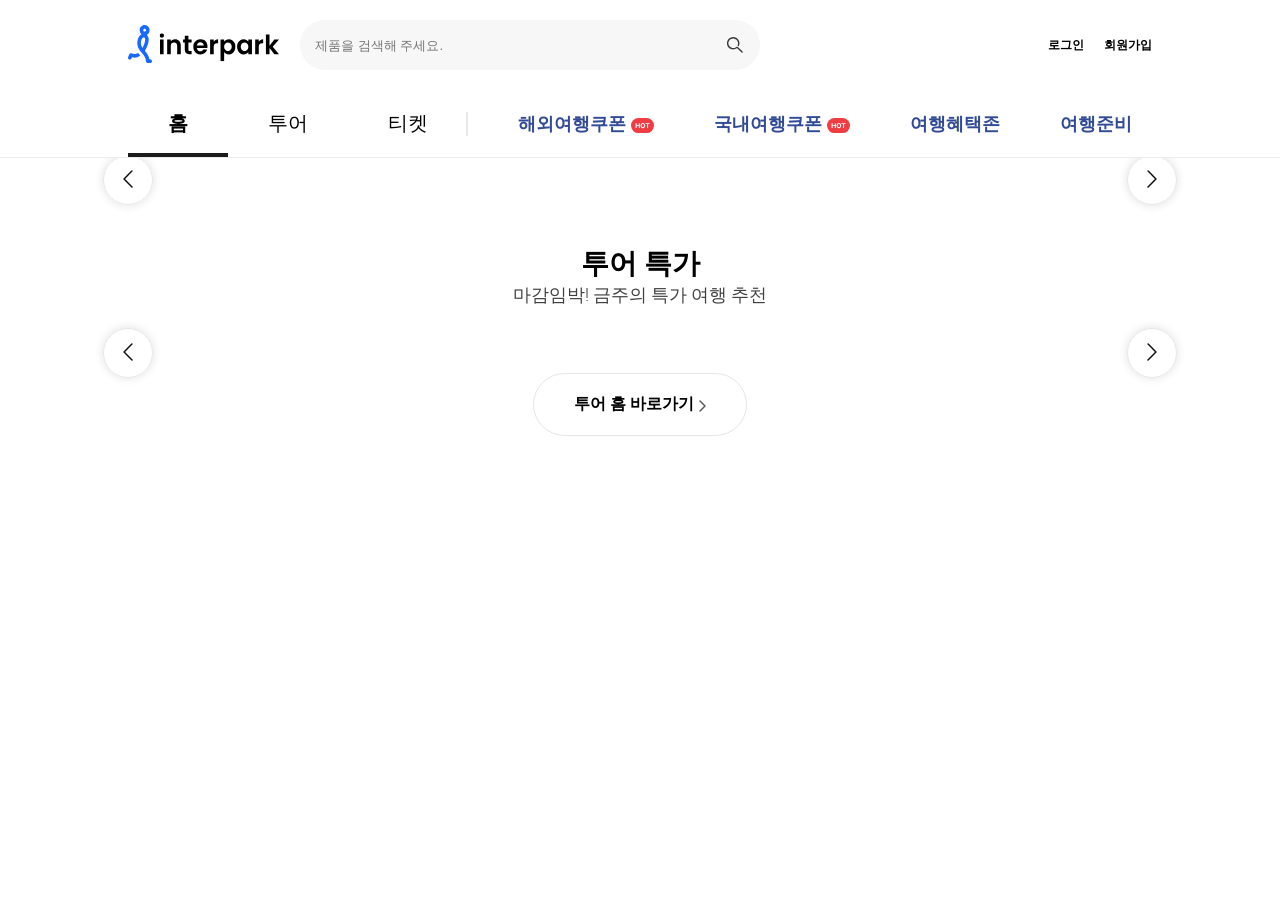
==== commit a800bb02: "20250526 tour css 반응형" ====
--- a/public/index.html
+++ b/public/index.html
@@ -9,6 +9,7 @@
       rel="stylesheet"
       href="https://cdn.jsdelivr.net/npm/swiper@11/swiper-bundle.min.css"
     />
+
     <script src="https://cdn.jsdelivr.net/npm/swiper@11/swiper-bundle.min.js"></script>
 
     <link rel="stylesheet" href="css/common.css" />
@@ -101,7 +102,20 @@
         </div>
       </header>
       <!-- 모바일 상단 -->
-      <div class="m_header">모바일 헤더</div>
+      <div class="m_header">
+        <div class="m_header_menu">
+          <a href="#">홈</a>
+          <a href="#">투어</a>
+          <a href="#">티켓</a>
+        </div>
+
+        <div class="m_header_search">
+          <a href="#">
+            <img src="images/btn_search.svg" alt="제품검색" />
+          </a>
+        </div>
+      </div>
+
       <!-- 메인 -->
       <main class="main">
         <div class="layout">
@@ -112,8 +126,9 @@
               <div class="swiper-wrapper">
                 <!-- API 연동 -->
               </div>
-              <div class="swiper-pagination"></div>
-            </div>
+            </div>
+
+            <div class="swiper-pagination sw_banner_pg"></div>
 
             <button class="slide_bt banner_prev slide_bt_left">
               <img src="images/slider_arrow.svg" alt="left" title="left" />
--- a/public/css/common.css
+++ b/public/css/common.css
@@ -50,19 +50,16 @@
 @media all and (max-width: 1280px) {
   .layout {
     max-width: 1024px;
-    background-color: skyblue;
   }
 }
 @media all and (max-width: 1024px) {
   .layout {
     max-width: 760px;
-    background-color: hotpink;
   }
 }
 @media all and (max-width: 760px) {
   .layout {
     max-width: 100%;
-    background-color: yellowgreen;
   }
 }
 
--- a/public/css/header.css
+++ b/public/css/header.css
@@ -184,14 +184,34 @@
 /* 모바일 헤더 */
 .m_header {
   position: fixed;
+
   top: 0;
   left: 0;
   z-index: 999;
   display: none;
+  justify-content: space-between;
+  align-items: center;
   width: 100%;
   height: 54px;
+  padding: 0 10px;
   background-position-x: #fff;
   border-bottom: 1px solid #ebebeb;
+}
+
+.m_header_menu {
+  display: flex;
+  align-items: center;
+  gap: 15px;
+}
+.m_header_menu a {
+  font-size: 22px;
+  font-weight: 400;
+}
+.m_header_search {
+  display: flex;
+  align-items: center;
+}
+.m_header_search a {
 }
 
 /* 반응형 작업 */
@@ -203,6 +223,8 @@
     display: none;
   }
   .m_header {
-    display: block;
+    display: flex;
+    justify-content: space-between;
+    align-content: center;
   }
 }
--- a/public/css/banner.css
+++ b/public/css/banner.css
@@ -25,3 +25,44 @@
   /* 비율을 유지하면서 영역에 이미지 가득 채우기 */
   object-fit: cover;
 }
+
+/* 반응형 코드 */
+.sw_banner_pg {
+  display: none;
+  bottom: -25px !important;
+}
+
+@media all and (max-width: 1024px) {
+  .sw_banner_pg {
+    display: block;
+  }
+  /* 평상시 버튼 모습 */
+  .sw_banner_pg .swiper-pagination-bullet {
+  }
+  /* 포커스시 버튼 모습 */
+  .sw_banner_pg .swiper-pagination-bullet-active {
+    background-color: #000 !important;
+  }
+}
+@media all and (max-width: 960px) {
+  .sw_banner {
+    width: 350px;
+  }
+  .sw_banner_pg {
+    bottom: 10px !important;
+  }
+  /* 평상시 버튼 모습 */
+  .sw_banner_pg .swiper-pagination-bullet {
+    width: 6px;
+    height: 6px;
+    opacity: 0.4;
+    background-color: #fff !important;
+  }
+  /* 포커스시 버튼 모습 */
+  .sw_banner_pg .swiper-pagination-bullet-active {
+    width: 7px;
+    height: 7px;
+    opacity: 1;
+    background-color: #fff !important;
+  }
+}
--- a/public/css/tour.css
+++ b/public/css/tour.css
@@ -147,3 +147,27 @@
 .section_bts > a > img {
   transform: translateY(1px);
 }
+
+/* 반응형 */
+@media all and (max-width: 1024px) {
+  .tour {
+    border-top: 8px solid #f4f4f4;
+    margin-top: 50px;
+    padding-top: 10px;
+  }
+  .tour .section_top {
+    padding-bottom: 12px;
+  }
+  .tour .section_title {
+    font-size: 21px;
+  }
+  .tour .section_desc {
+    font-size: 15px;
+  }
+  .tour .section_category {
+    padding-bottom: 12px;
+  }
+  .section_category_bts > li > button {
+    padding: 9px 20px;
+  }
+}
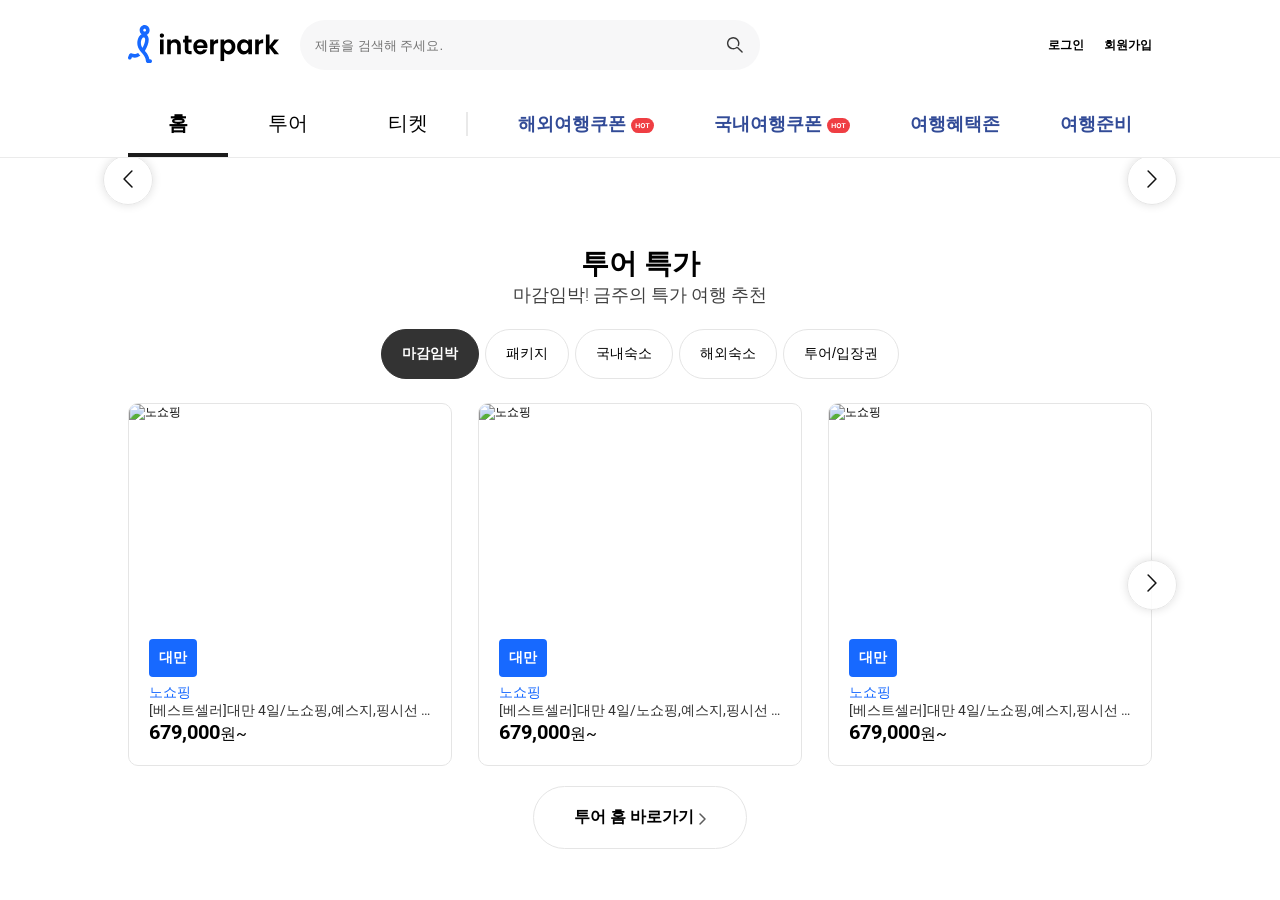
==== commit cbd5203f: "20250527 박도흠쌤 마지막수업" ====
--- a/public/index.html
+++ b/public/index.html
@@ -9,7 +9,6 @@
       rel="stylesheet"
       href="https://cdn.jsdelivr.net/npm/swiper@11/swiper-bundle.min.css"
     />
-
     <script src="https://cdn.jsdelivr.net/npm/swiper@11/swiper-bundle.min.js"></script>
 
     <link rel="stylesheet" href="css/common.css" />
@@ -151,7 +150,6 @@
                   <!-- API 연동 -->
                 </ul>
               </div>
-
               <div class="section_slide">
                 <!-- Swipe 투어 영역 -->
                 <div class="swiper sw_tour">
--- a/public/css/common.css
+++ b/public/css/common.css
@@ -19,6 +19,11 @@
 }
 html {
   width: 100%;
+  /* 반응형 최소 너비 설정 */
+  min-width: 540px;
+  /* 가로 스크롤은 UI상 좋지 않아요 */
+  overflow-x: hidden;
+
   /* 디자인 보고 수정 */
   font-size: 12px;
 }
--- a/public/css/tour.css
+++ b/public/css/tour.css
@@ -7,15 +7,15 @@
   padding-bottom: 22px;
 }
 .section_title {
+  text-align: center;
   font-size: 28px;
   font-weight: 700;
+}
+.section_desc {
+  display: block;
   text-align: center;
-}
-.section_desc {
-  display: block;
   font-size: 18px;
   font-weight: 300;
-  text-align: center;
   color: rgba(0, 0, 0, 0.75);
 }
 .section_list {
@@ -33,27 +33,26 @@
 .section_category_bts > li {
 }
 .section_category_bts > li > button {
+  border: 1px solid #e5e5e5;
+  background-color: #ffffff;
   padding: 15px 20px;
-  font-size: 14px;
-  font-weight: 400;
-  background-color: #ffffff;
-  border: 1px solid #e5e5e5;
   border-radius: 52px;
+  cursor: pointer;
+  font-size: 14px;
+  font-weight: 400;
 
   transition: all 0.4s;
-  cursor: pointer;
 }
 .section_category_bts > li > button.cate_focus {
-  font-weight: 700;
+  border: 1px solid #333333;
   color: #fff;
   background-color: #333333;
-  border: 1px solid #333333;
+  font-weight: 700;
 }
 
 .section_slide {
   position: relative;
-  display: flex;
-  gap: 25px;
+
   margin-bottom: 20px;
 }
 .item {
@@ -73,24 +72,24 @@
 }
 
 .item_image > img {
-  display: block;
   width: 100%;
   /* 비율을 유지하면서 영역에 이미지 가득 채우기 */
   height: 100%;
   object-fit: cover;
+  display: block;
 }
 .item_name {
   position: absolute;
+  left: 20px;
   top: 235px;
-  left: 20px;
+
+  background-color: #1769ff;
+  color: #fff;
+  font-size: 14px;
+  font-weight: 600;
+
+  border-radius: 4px;
   padding: 10px;
-  font-size: 14px;
-  font-weight: 600;
-  color: #fff;
-
-  background-color: #1769ff;
-
-  border-radius: 4px;
 }
 
 .item_text {
@@ -100,24 +99,24 @@
 
 .item_cupon {
   display: block;
-  /* 말줄임 처리 */
-  overflow: hidden;
   font-size: 14px;
   font-weight: 400;
   color: #1769ff;
   /* 줄내림 방지 */
   white-space: nowrap;
+  /* 말줄임 처리 */
+  overflow: hidden;
   text-overflow: ellipsis;
 }
 .item_desc {
   display: block;
-  /* 말줄임 처리 */
-  overflow: hidden;
   font-size: 14px;
   font-weight: 400;
   color: #333;
   /* 줄내림 방지 */
   white-space: nowrap;
+  /* 말줄임 처리 */
+  overflow: hidden;
   text-overflow: ellipsis;
 }
 .item_price {
@@ -125,23 +124,25 @@
   font-weight: 400;
 }
 .item_price > b {
+  font-size: 20px;
+  font-weight: 700;
+}
+
+.section_bts {
+  display: flex;
+  justify-content: center;
+}
+.section_bts > a {
+  border: 1px solid #e5e5e5;
+  padding: 20px 40px;
+  border-radius: 40px;
+
+  background-color: #fff;
   font-size: 16px;
   font-weight: 700;
-}
-.section_bts {
-  display: flex;
-  justify-content: center;
-}
-.section_bts > a {
+
   display: flex;
   align-items: center;
-  padding: 20px 40px;
-  font-size: 16px;
-  font-weight: 700;
-
-  background-color: #fff;
-  border: 1px solid #e5e5e5;
-  border-radius: 40px;
   gap: 5px;
 }
 .section_bts > a > img {
@@ -170,4 +171,41 @@
   .section_category_bts > li > button {
     padding: 9px 20px;
   }
-}
+
+  /* 반응형 슬라이드 높이 설정 */
+  .item {
+    height: 222px !important;
+  }
+  .item_image {
+    height: 138px !important;
+    margin-bottom: 15px !important;
+  }
+  .item_name {
+    left: 8px;
+    top: 127px;
+    font-size: 11px;
+    font-weight: 500;
+    border-radius: 4px;
+    padding: 3px;
+  }
+  .item_cupon {
+  }
+  .item_desc {
+  }
+  .item_price {
+    font-size: 14px;
+  }
+  .item_price > b {
+    font-size: 14px;
+  }
+  .item_text {
+    padding: 5px;
+  }
+
+  .section_bts > a {
+    width: 90%;
+    justify-content: center;
+    border-radius: 4px;
+    padding: 15px 20px;
+  }
+}
